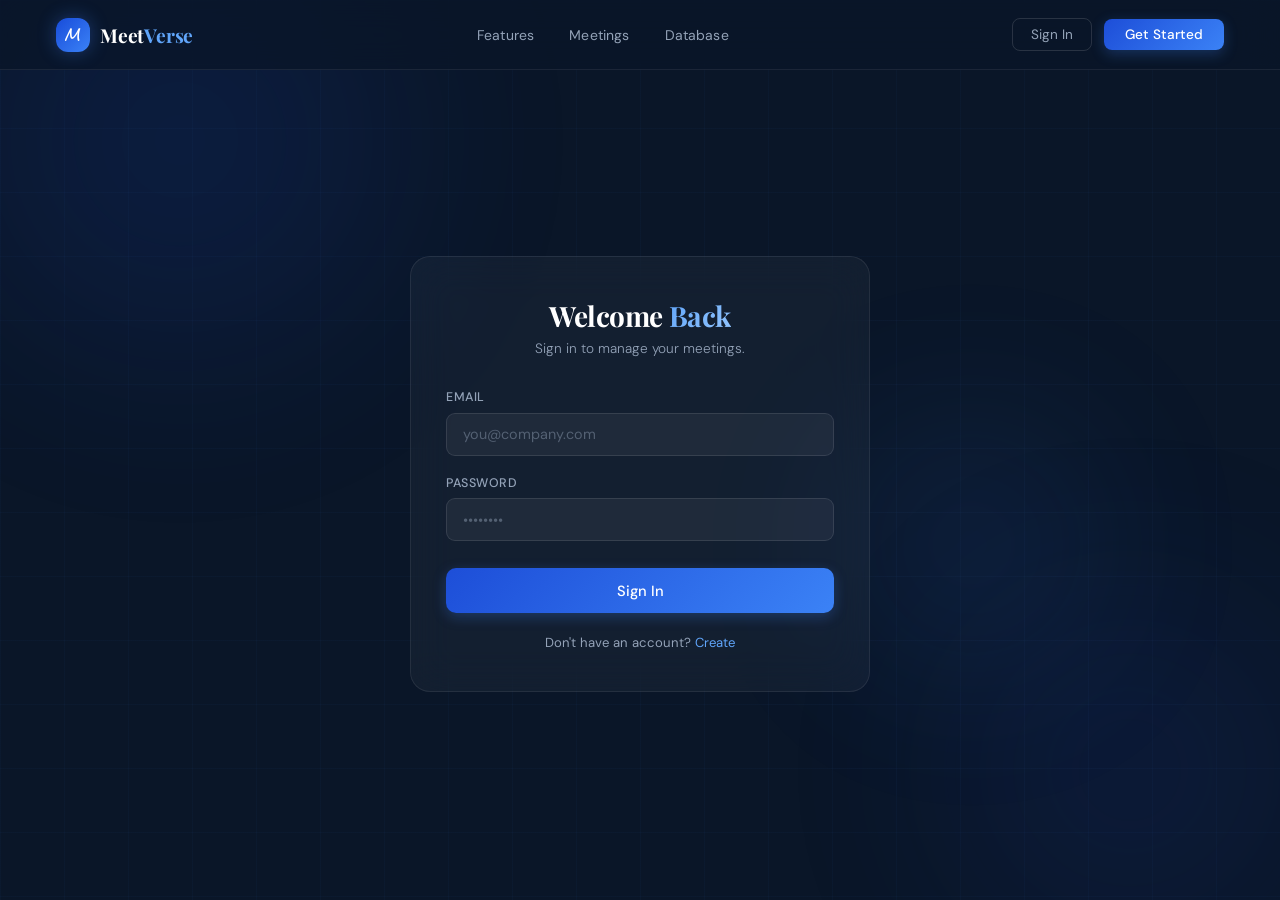
==== login.html @ 8bfa055b "Added authentication and dashboard" ====
</html><!DOCTYPE html>
<html lang="en">

<head>
    <meta charset="UTF-8">
    <meta name="viewport" content="width=device-width, initial-scale=1.0">
    <title>Sign In</title>
    <link
        href="https://fonts.googleapis.com/css2?family=Playfair+Display:wght@600;700&family=DM+Sans:wght@300;400;500;600&display=swap"
        rel="stylesheet">
    <link href="https://fonts.googleapis.com/css2?family=Moon+Dance&display=swap" rel="stylesheet">
    <link rel="stylesheet" href="style.css">
</head>

<body>

    <canvas id="canvas"></canvas>
    <div class="orb orb1"></div>
    <div class="orb orb2"></div>
    <div class="orb orb3"></div>
    <div class="grid-overlay"></div>

    <nav>
        <a class="logo" href="index.html">
            <div class="logo-icon">M</div>
            <span class="logo-text">Meet<span>Verse</span></span>
        </a>
        <ul class="nav-links">
            <li><a href="index.html#features">Features</a></li>
            <li><a href="index.html#meetings">Meetings</a></li>
            <li><a href="index.html#database">Database</a></li>
        </ul>
        <div class="nav-actions">
            <button class="btn-ghost" onclick="location.href='login.html'">Sign In</button>
            <button class="btn-primary" onclick="location.href='register.html'">Get Started</button>
        </div>
    </nav>

    <div class="auth-wrapper">
        <div class="auth-card">
            <div class="auth-header">
                <h2>Welcome <em
                        style="font-style:normal;background:linear-gradient(135deg,#60a5fa,#93c5fd);-webkit-background-clip:text;-webkit-text-fill-color:transparent">Back</em>
                </h2>
                <p>Sign in to manage your meetings.</p>
            </div>

            <form action="login.php" method="POST">
                <div class="form-group">
                    <label>Email</label>
                    <input type="email" name="email" placeholder="you@company.com" required>
                </div>
                <div class="form-group">
                    <label>Password</label>
                    <input type="password" name="password" placeholder="••••••••" required>
                </div>
                <div id="err-msg" style="color: rgba(255, 0, 0, 0.558); display: none; margin-bottom: 1rem; font-size: 0.83rem;">
                </div>
                <button type="submit" class="btn-auth">Sign In</button>
            </form>

            <p class="auth">Don't have an account? <a href="register.html">Create</a></p>
        </div>
    </div>
    <script>
        const params = new URLSearchParams(window.location.search);
        const error = params.get('error');
        if (error) {
            const box = document.getElementById('err-msg');
            box.textContent = error;
            box.style.display = 'block';
        }
    </script>
</body>

</html>
---- style.css ----
* {
  margin: 0;
  padding: 0;
  box-sizing: border-box;
}

:root {
  --navy: #0a1628;
  --accent: #3b82f6;
  --accent2: #60a5fa;
  --muted: #94a3b8;
  --glass: rgba(255, 255, 255, 0.04);
  --border: rgba(255, 255, 255, 0.07);
}

html {
  scroll-behavior: smooth;
}

body {
  background: var(--navy);
  color: #fff;
  font-family: "DM Sans", sans-serif;
  overflow-x: hidden;
}

/*effects*/
#canvas {
  position: fixed;
  top: 0;
  left: 0;
  width: 100%;
  height: 100%;
  z-index: 0;
  pointer-events: none;
}

.orb {
  position: fixed;
  border-radius: 50%;
  filter: blur(90px);
  opacity: 0.17;
  animation: drift 14s ease-in-out infinite;
  pointer-events: none;
  z-index: 0;
}

.orb1 {
  width: 520px;
  height: 520px;
  background: radial-gradient(circle, #1d4ed8, transparent);
  top: -120px;
  left: -80px;
  animation-delay: 0s;
}

.orb2 {
  width: 420px;
  height: 420px;
  background: radial-gradient(circle, #1e40af, transparent);
  bottom: -80px;
  right: -60px;
  animation-delay: -5s;
}

.orb3 {
  width: 280px;
  height: 280px;
  background: radial-gradient(circle, #3b82f6, transparent);
  top: 45%;
  left: 65%;
  animation-delay: -9s;
}

@keyframes drift {
  0%,
  100% {
    transform: translate(0, 0);
  }
  40% {
    transform: translate(25px, -18px);
  }
  70% {
    transform: translate(-18px, 25px);
  }
}

.grid-overlay {
  position: fixed;
  top: 0;
  left: 0;
  width: 100%;
  height: 100%;
  z-index: 0;
  pointer-events: none;
  background-image:
    linear-gradient(rgba(59, 130, 246, 0.035) 1px, transparent 1px),
    linear-gradient(90deg, rgba(59, 130, 246, 0.035) 1px, transparent 1px);
  background-size: 64px 64px;
}

/*nevigation bar*/
nav {
  position: fixed;
  top: 0;
  left: 0;
  right: 0;
  z-index: 100;
  padding: 1.1rem 3.5rem;
  display: flex;
  align-items: center;
  justify-content: space-between;
  backdrop-filter: blur(24px);
  background: rgba(10, 22, 40, 0.75);
  border-bottom: 1px solid var(--border);
  animation: slideDown 0.7s ease forwards;
}

@keyframes slideDown {
  from {
    transform: translateY(-100%);
    opacity: 0;
  }
  to {
    transform: translateY(0);
    opacity: 1;
  }
}

.logo {
  display: flex;
  align-items: center;
  gap: 10px;
  text-decoration: none;
}

.logo-icon {
  width: 34px;
  height: 34px;
  background: linear-gradient(135deg, #184cda, #3b82f6);
  border-radius: 12px;
  display: flex;
  align-items: center;
  justify-content: center;
  font-family:
    moon dance,
    cursive;
  font-weight: bolder;
  font-size: 20px;
  color: #fff;
  box-shadow: 0 0 18px rgba(59, 130, 246, 0.35);
}

.logo-icon:hover {
  box-shadow: 0 8px 24px rgba(59, 130, 246, 0.45);
}

.logo-text {
  font-family: "Playfair Display", serif;
  font-size: 1.2rem;
  font-weight: 700;
  color: #fff;
  letter-spacing: -0.01em;
}

.logo-text span {
  color: var(--accent2);
}

.nav-links {
  display: flex;
  gap: 2.2rem;
  list-style: none;
}

.nav-links a {
  color: var(--muted);
  text-decoration: none;
  font-size: 0.875rem;
  letter-spacing: 0.01em;
  transition: color 0.25s;
}

.nav-links a:hover {
  color: #fff;
  filter: drop-shadow(0 0 10px rgba(59, 130, 246, 0.8));
}

.nav-actions {
  display: flex;
  gap: 0.8rem;
  align-items: center;
}

.btn-ghost {
  padding: 0.45rem 1.1rem;
  border: 1px solid rgba(255, 255, 255, 0.13);
  border-radius: 8px;
  color: var(--muted);
  background: transparent;
  cursor: pointer;
  font-family: "DM Sans", sans-serif;
  font-size: 0.85rem;
  transition: all 0.25s;
}

.btn-ghost:hover {
  border-color: var(--accent);
  color: #fff;
  background: rgba(59, 130, 246, 0.08);
  transform: translateY(-1px);
  box-shadow: 0 8px 24px rgba(59, 130, 246, 0.45);
}

.btn-primary {
  padding: 0.45rem 1.3rem;
  background: linear-gradient(135deg, #1d4ed8, #3b82f6);
  border: none;
  border-radius: 8px;
  color: #fff;
  cursor: pointer;
  font-family: "DM Sans", sans-serif;
  font-size: 0.85rem;
  font-weight: 500;
  transition: all 0.25s;
  box-shadow: 0 4px 14px rgba(59, 130, 246, 0.28);
}

.btn-primary:hover {
  transform: translateY(-1px);
  box-shadow: 0 8px 24px rgba(59, 130, 246, 0.45);
}

/*home*/
.hero {
  min-height: 80vh;
  display: flex;
  align-items: center;
  justify-content: center;
  position: relative;
  z-index: 1;
  padding: 7rem 3.5rem 3rem;
  text-align: center;
}

.hero-inner {
  max-width: 820px;
}

.badge {
  display: inline-flex;
  align-items: center;
  gap: 8px;
  padding: 0.35rem 1rem;
  border: 1px solid rgba(59, 130, 246, 0.25);
  border-radius: 100px;
  background: rgba(59, 130, 246, 0.07);
  margin-bottom: 2.2rem;
  opacity: 0;
  animation: fadeUp 0.7s 0.3s forwards;
}

.badge-dot {
  width: 6px;
  height: 6px;
  border-radius: 50%;
  background: #22c55e;
  animation: pulse 2s infinite;
}

@keyframes pulse {
  0%,
  100% {
    box-shadow: 0 0 0 0 rgba(34, 197, 94, 0.4);
  }
  50% {
    box-shadow: 0 0 0 5px rgba(34, 197, 94, 0);
  }
}

.badge span {
  font-size: 0.75rem;
  color: var(--accent2);
  font-weight: 500;
  letter-spacing: 0.06em;
  text-transform: uppercase;
}

.hero h1 {
  font-family: "Playfair Display", serif;
  font-size: clamp(2.8rem, 6.5vw, 5rem);
  font-weight: 700;
  line-height: 1.1;
  margin-bottom: 1.4rem;
  letter-spacing: -0.02em;
  opacity: 0;
  animation: fadeUp 0.7s 0.5s forwards;
}

.hero h1 em {
  font-style: normal;
  background: linear-gradient(135deg, #60a5fa, #93c5fd);
  -webkit-background-clip: text;
  -webkit-text-fill-color: transparent;
}

.hero-sub {
  font-size: 1.05rem;
  color: var(--muted);
  max-width: 540px;
  margin: 0 auto 2.8rem;
  line-height: 1.85;
  font-weight: 300;
  opacity: 0;
  animation: fadeUp 0.7s 0.7s forwards;
}

.hero-cta {
  display: flex;
  gap: 1rem;
  justify-content: center;
  opacity: 0;
  animation: fadeUp 0.7s 0.9s forwards;
}

.btn-lg {
  padding: 0.85rem 2rem;
  border-radius: 10px;
  font-family: "DM Sans", sans-serif;
  font-size: 0.95rem;
  font-weight: 500;
  cursor: pointer;
  transition: all 0.3s;
  text-decoration: none;
  display: inline-block;
}

.btn-lg.solid {
  background: linear-gradient(135deg, #1d4ed8, #3b82f6);
  color: #fff;
  border: none;
  box-shadow: 0 6px 24px rgba(59, 130, 246, 0.3);
}

.btn-lg.solid:hover {
  transform: translateY(-2px);
  box-shadow: 0 10px 36px rgba(59, 130, 246, 0.48);
}

.btn-lg.outline {
  background: transparent;
  color: #fff;
  border: 1px solid rgba(255, 255, 255, 0.18);
}

.btn-lg.outline:hover {
  border-color: rgba(255, 255, 255, 0.45);
  background: rgba(255, 255, 255, 0.04);
  transform: translateY(-2px);
  box-shadow: 0 10px 36px rgba(59, 130, 246, 0.48);
}

@keyframes fadeUp {
  from {
    opacity: 0;
    transform: translateY(22px);
  }
  to {
    opacity: 1;
    transform: translateY(0);
  }
}

/* Features */
.section {
  position: relative;
  z-index: 1;
  padding: 5rem 3.5rem;
}

.section-eyebrow {
  font-size: 0.72rem;
  color: var(--accent2);
  letter-spacing: 0.1em;
  text-transform: uppercase;
  font-weight: 500;
  margin-bottom: 0.75rem;
}

.section-heading {
  font-family: "Playfair Display", serif;
  font-size: clamp(1.8rem, 3.5vw, 2.6rem);
  font-weight: 700;
  line-height: 1.2;
  margin-bottom: 0.8rem;
  letter-spacing: -0.02em;
}

.section-body {
  color: var(--muted);
  font-size: 0.95rem;
  max-width: 480px;
  line-height: 1.85;
  margin-bottom: 3rem;
  font-weight: 300;
}

.features-grid {
  display: grid;
  grid-template-columns: repeat(3, 1fr);
  gap: 1.2rem;
}

.fc {
  padding: 1.7rem;
  border-radius: 14px;
  border: 1px solid var(--border);
  background: var(--glass);
  transition: all 0.35s;
  cursor: default;
  position: relative;
  overflow: hidden;
}

.fc::before {
  content: "";
  position: absolute;
  inset: 0;
  border-radius: 14px;
  background: linear-gradient(135deg, rgba(59, 130, 246, 0.07), transparent);
  opacity: 0;
  transition: opacity 0.35s;
}

.fc:hover {
  transform: translateY(-5px);
  border-color: rgba(59, 130, 246, 0.22);
  box-shadow: 0 18px 50px rgba(0, 0, 0, 0.25);
}

.fc:hover::before {
  opacity: 1;
}

.fc-icon {
  width: 42px;
  height: 42px;
  border-radius: 10px;
  background: linear-gradient(
    135deg,
    rgba(29, 78, 216, 0.25),
    rgba(59, 130, 246, 0.1)
  );
  display: flex;
  align-items: center;
  justify-content: center;
  margin-bottom: 1rem;
  border: 1px solid rgba(59, 130, 246, 0.18);
  font-size: 19px;
}

.fc-title {
  font-size: 0.95rem;
  font-weight: 600;
  margin-bottom: 0.4rem;
  color: #fff;
  letter-spacing: -0.01em;
}

.fc-desc {
  font-size: 0.82rem;
  color: var(--muted);
  line-height: 1.75;
  font-weight: 300;
}

/*footer*/
footer {
  position: relative;
  z-index: 1;
  padding: 1.5rem 3.5rem;
  border-top: 1px solid var(--border);
  display: flex;
  align-items: center;
  justify-content: space-between;
}
.footer-copy {
  font-size: 0.78rem;
  color: var(--muted);
}

.footer-links {
  display: flex;
  gap: 1.8rem;
}

.footer-links a {
  font-size: 0.78rem;
  color: var(--muted);
  text-decoration: none;
  transition: color 0.25s;
}

.footer-links a:hover {
  color: #fff;
  filter: drop-shadow(0 0 10px rgba(59, 130, 246, 0.8));
}

/*login page*/
.auth-wrapper {
  min-height: 100vh;
  display: flex;
  align-items: center;
  justify-content: center;
  position: relative;
  z-index: 1;
  padding: 6rem 1.5rem 3rem;
}

.auth-card {
  width: 100%;
  max-width: 420px;
  background: rgba(255, 255, 255, 0.04);
  border: 1px solid rgba(255, 255, 255, 0.08);
  border-radius: 20px;
  padding: 2.5rem 2.2rem;
  backdrop-filter: blur(20px);
  animation: fadeUp 0.6s 0.2s both;
}

.auth-header {
  text-align: center;
  margin-bottom: 2rem;
}

.auth-header h2 {
  font-family: "Playfair Display", serif;
  font-size: 1.75rem;
  font-weight: 700;
  margin-bottom: 0.4rem;
  letter-spacing: -0.02em;
}

.auth-header p {
  font-size: 0.85rem;
  color: var(--muted);
  font-weight: 300;
}

.form-group {
  margin-bottom: 1.1rem;
}

.form-group label {
  display: block;
  font-size: 0.78rem;
  color: var(--muted);
  margin-bottom: 0.45rem;
  letter-spacing: 0.04em;
  text-transform: uppercase;
  font-weight: 500;
}

.form-group input {
  width: 100%;
  padding: 0.72rem 1rem;
  background: rgba(255, 255, 255, 0.05);
  border: 1px solid rgba(255, 255, 255, 0.1);
  border-radius: 9px;
  color: #fff;
  font-family: "DM Sans", sans-serif;
  font-size: 0.9rem;
  outline: none;
  transition:
    border-color 0.25s,
    box-shadow 0.25s;
}

.form-group input::placeholder {
  color: rgba(148, 163, 184, 0.45);
}

.form-group input:focus {
  border-color: rgba(59, 130, 246, 0.5);
  box-shadow: 0 0 0 3px rgba(59, 130, 246, 0.1);
}

.forgot-link {
  display: block;
  text-align: right;
  font-size: 0.78rem;
  color: var(--accent2);
  text-decoration: none;
  margin-top: -0.5rem;
  margin-bottom: 1.1rem;
  transition: opacity 0.2s;
}

.forgot-link:hover {
  opacity: 0.75;
}

.btn-auth {
  width: 100%;
  padding: 0.78rem;
  background: linear-gradient(135deg, #1d4ed8, #3b82f6);
  border: none;
  border-radius: 10px;
  color: #fff;
  font-family: "DM Sans", sans-serif;
  font-size: 0.92rem;
  font-weight: 500;
  cursor: pointer;
  margin-top: 0.5rem;
  transition: all 0.25s;
  box-shadow: 0 4px 14px rgba(59, 130, 246, 0.28);
}

.btn-auth:hover {
  transform: translateY(-1px);
  box-shadow: 0 8px 24px rgba(114, 167, 254, 0.45);
}

.auth {
  text-align: center;
  font-size: 0.82rem;
  color: var(--muted);
  margin-top: 1.3rem;
}

.auth a {
  color: var(--accent2);
  text-decoration: none;
  transition: opacity 0.2s;
}

.auth a:hover {
  opacity: 0.75;
}

/*Register page*/
.auth-wrapper {
  min-height: 100vh;
  display: flex;
  align-items: center;
  justify-content: center;
  position: relative;
  z-index: 1;
  padding: 6rem 1.5rem 3rem;
}

.auth-card {
  width: 100%;
  max-width: 460px;
  background: rgba(255, 255, 255, 0.04);
  border: 1px solid rgba(255, 255, 255, 0.08);
  border-radius: 20px;
  padding: 2.5rem 2.2rem;
  backdrop-filter: blur(20px);
  animation: fadeUp 0.6s 0.2s both;
}

.auth-header {
  text-align: center;
  margin-bottom: 2rem;
}

.auth-header h2 {
  font-family: "Playfair Display", serif;
  font-size: 1.75rem;
  font-weight: 700;
  margin-bottom: 0.4rem;
  letter-spacing: -0.02em;
}

.auth-header p {
  font-size: 0.85rem;
  color: var(--muted);
  font-weight: 300;
}

.form-group {
  margin-bottom: 1.1rem;
}

.form-group label {
  display: block;
  font-size: 0.78rem;
  color: var(--muted);
  margin-bottom: 0.45rem;
  letter-spacing: 0.04em;
  text-transform: uppercase;
  font-weight: 500;
}

.form-group input {
  width: 100%;
  padding: 0.72rem 1rem;
  background: rgba(255, 255, 255, 0.05);
  border: 1px solid rgba(255, 255, 255, 0.1);
  border-radius: 9px;
  color: #fff;
  font-family: "DM Sans", sans-serif;
  font-size: 0.9rem;
  outline: none;
  transition:
    border-color 0.25s,
    box-shadow 0.25s;
}

.form-group input::placeholder {
  color: rgba(148, 163, 184, 0.45);
}

.form-group input:focus {
  border-color: rgba(59, 130, 246, 0.5);
  box-shadow: 0 0 0 3px rgba(59, 130, 246, 0.1);
}

.form-row {
  display: grid;
  grid-template-columns: 1fr 1fr;
  gap: 0.8rem;
}

.btn-auth {
  width: 100%;
  padding: 0.78rem;
  background: linear-gradient(135deg, #1d4ed8, #3b82f6);
  border: none;
  border-radius: 10px;
  color: #fff;
  font-family: "DM Sans", sans-serif;
  font-size: 0.92rem;
  font-weight: 500;
  cursor: pointer;
  margin-top: 0.5rem;
  transition: all 0.25s;
  box-shadow: 0 4px 14px rgba(59, 130, 246, 0.28);
}

.btn-auth:hover {
  transform: translateY(-1px);
  box-shadow: 0 8px 24px rgba(59, 130, 246, 0.45);
}

.terms-note {
  font-size: 0.74rem;
  color: rgba(148, 163, 184, 0.5);
  text-align: center;
  margin-top: 1rem;
  line-height: 1.6;
}

.terms-note a {
  color: var(--accent2);
  text-decoration: none;
  opacity: 0.8;
}

.auth-switch {
  text-align: center;
  font-size: 0.82rem;
  color: var(--muted);
  margin-top: 1.3rem;
}

.auth-switch a {
  color: var(--accent2);
  text-decoration: none;
  transition: opacity 0.2s;
}

.auth-switch a:hover {
  opacity: 0.75;
}

/*Admin dashboard*/

.dashboard-layout {
  display: flex;
  min-height: 100vh;
  position: relative;
  z-index: 1;
}

/*Sidebar*/
.sidebar {
  width: 240px;
  height: 100vh;
  background: rgba(255, 255, 255, 0.03);
  border-right: 1px solid var(--border);
  padding: 2rem 1.2rem;
  position: fixed;
  top: 0;
  left: 0;
  display: flex;
  flex-direction: column;
  gap: 0.4rem;
  backdrop-filter: blur(20px);
  overflow-y: auto;
}

.sidebar-logo {
  display: flex;
  align-items: center;
  gap: 10px;
  text-decoration: none;
  padding: 0 0.5rem;
}

.nav-label {
  font-size: 0.68rem;
  color: rgba(148, 163, 184, 0.4);
  text-transform: uppercase;
  letter-spacing: 0.1em;
  padding: 0.5rem 0.8rem 0.3rem;
  margin-top: 0.8rem;
}

.nav-item {
  display: flex;
  align-items: center;
  gap: 0.75rem;
  padding: 0.6rem 0.8rem;
  border-radius: 9px;
  color: var(--muted);
  text-decoration: none;
  font-size: 0.87rem;
  transition: all 0.2s;
  cursor: pointer;
}

.nav-item:hover {
  background: rgba(255, 255, 255, 0.05);
  color: #fff;
}

.nav-item.active {
  background: rgba(59, 130, 246, 0.12);
  color: #fff;
  border: 1px solid rgba(59, 130, 246, 0.2);
}

.nav-item .icon {
  font-size: 1rem;
  width: 20px;
  text-align: center;
}

.sidebar-footer {
  margin-top: auto;
  flex-shrink: 0;
  padding-top: 1rem;
  border-top: 1px solid var(--border);
}

.user-pill {
  display: flex;
  align-items: center;
  gap: 0.75rem;
  padding: 0.6rem 0.8rem;
  border-radius: 9px;
  background: rgba(255, 255, 255, 0.04);
  margin-bottom: 0.5rem;
}

.user-avatar {
  width: 32px;
  height: 32px;
  border-radius: 50%;
  background: linear-gradient(135deg, #1d4ed8, #3b82f6);
  display: flex;
  align-items: center;
  justify-content: center;
  font-size: 0.8rem;
  font-weight: 600;
  color: #fff;
  flex-shrink: 0;
}

.user-info p {
  font-size: 0.82rem;
  color: #fff;
  font-weight: 500;
}
.user-info span {
  font-size: 0.72rem;
  color: var(--muted);
}

.logout-btn {
  width: 100%;
  padding: 0.55rem;
  background: transparent;
  border: 1px solid rgba(255, 255, 255, 0.08);
  border-radius: 8px;
  color: var(--muted);
  font-family: "DM Sans", sans-serif;
  font-size: 0.82rem;
  cursor: pointer;
  transition: all 0.2s;
  text-align: center;
  text-decoration: none;
  margin-top: 1rem;
}

.logout-btn:hover {
  border-color: rgba(239, 68, 68, 0.4);
  color: #f87171;
  background: rgba(239, 68, 68, 0.06);
}

/* Main content */
.main-content {
  margin-left: 240px;
  flex: 1;
  padding: 2rem 2.5rem 3rem;
  overflow-y: auto;
  height: 100vh;
}

.page-header {
  margin-bottom: 2rem;
  display: flex;
  justify-content: space-between;
  align-items: center;
  width: 100%;
}

.page-header-text {
  display: flex;
  flex-direction: column;
  gap: 0.3rem;
}

.page-header h1 {
  font-family: "Playfair Display", serif;
  font-size: 1.8rem;
  font-weight: 700;
  letter-spacing: -0.02em;
  margin-bottom: 0.3rem;
}

.page-header p {
  color: var(--muted);
  font-size: 0.87rem;
}

/* Stat cards */
.stats-grid {
  display: grid;
  grid-template-columns: repeat(3, 1fr);
  gap: 1.2rem;
  margin-bottom: 2rem;
}

.stat-card {
  background: rgba(255, 255, 255, 0.04);
  border: 1px solid var(--border);
  border-radius: 14px;
  padding: 1.5rem;
  backdrop-filter: blur(10px);
  transition: border-color 0.25s;
}

.stat-card:hover {
  border-color: rgba(59, 130, 246, 0.25);
}

.stat-label {
  font-size: 0.75rem;
  color: var(--muted);
  text-transform: uppercase;
  letter-spacing: 0.06em;
  margin-bottom: 0.6rem;
}

.stat-value {
  font-family: "Playfair Display", serif;
  font-size: 2.2rem;
  font-weight: 700;
  line-height: 1;
  margin-bottom: 0.4rem;
  background: linear-gradient(135deg, #fff, #93c5fd);
  -webkit-background-clip: text;
  -webkit-text-fill-color: transparent;
}

/* Table */
.table-card {
  background: rgba(255, 255, 255, 0.04);
  border: 1px solid var(--border);
  border-radius: 14px;
  overflow: hidden;
}

.table-header {
  padding: 1.3rem 1.5rem;
  border-bottom: 1px solid var(--border);
  display: flex;
  align-items: center;
  justify-content: space-between;
}

.table-header h3 {
  font-family: "Playfair Display", serif;
  font-size: 1.05rem;
  font-weight: 600;
}

.table-header span {
  font-size: 0.78rem;
  color: var(--muted);
}

table {
  width: 100%;
  border-collapse: collapse;
}

thead th {
  padding: 0.8rem 1.5rem;
  text-align: left;
  font-size: 0.72rem;
  color: var(--muted);
  text-transform: uppercase;
  letter-spacing: 0.06em;
  border-bottom: 1px solid var(--border);
  font-weight: 500;
}

tbody tr {
  border-bottom: 1px solid rgba(255, 255, 255, 0.04);
  transition: background 0.2s;
}

tbody tr:last-child {
  border-bottom: none;
}
tbody tr:hover {
  background: rgba(255, 255, 255, 0.03);
}

tbody td {
  padding: 1rem 1.5rem;
  font-size: 0.87rem;
  color: #e2e8f0;
}

.emp-name {
  display: flex;
  align-items: center;
  gap: 0.75rem;
}

.emp-avatar {
  width: 30px;
  height: 30px;
  border-radius: 50%;
  background: linear-gradient(135deg, #1d4ed8, #3b82f6);
  display: flex;
  align-items: center;
  justify-content: center;
  font-size: 0.72rem;
  font-weight: 600;
  color: #fff;
  flex-shrink: 0;
}

.dept-badge {
  display: inline-block;
  padding: 0.25rem 0.65rem;
  border-radius: 100px;
  font-size: 0.72rem;
  background: rgba(59, 130, 246, 0.1);
  border: 1px solid rgba(59, 130, 246, 0.2);
  color: var(--accent2);
}

.empty-row td {
  text-align: center;
  color: var(--muted);
  padding: 3rem;
  font-size: 0.87rem;
}

/*Meeting form*/
.form-card {
  background: rgba(255, 255, 255, 0.04);
  border: 1px solid var(--border);
  border-radius: 14px;
  padding: 2rem;
  max-width: 700px;
}
.form-group {
  margin-bottom: 1.2rem;
}
.form-group label {
  display: block;
  font-size: 0.78rem;
  color: var(--muted);
  margin-bottom: 0.45rem;
  letter-spacing: 0.04em;
  text-transform: uppercase;
  font-weight: 500;
}
.form-group input,
.form-group textarea,
.form-group select {
  width: 100%;
  padding: 0.72rem 1rem;
  background: rgba(255, 255, 255, 0.05);
  border: 1px solid rgba(255, 255, 255, 0.1);
  border-radius: 9px;
  color: #fff;
  font-family: "DM Sans", sans-serif;
  font-size: 0.9rem;
  outline: none;
  transition:
    border-color 0.25s,
    box-shadow 0.25s;
}
.form-group input::placeholder,
.form-group textarea::placeholder {
  color: rgba(148, 163, 184, 0.45);
}
.form-group input:focus,
.form-group textarea:focus,
.form-group select:focus {
  border-color: rgba(59, 130, 246, 0.5);
  box-shadow: 0 0 0 3px rgba(59, 130, 246, 0.1);
}
.form-group select option {
  background: #0a1628;
  color: #fff;
}
.form-group textarea {
  resize: vertical;
  min-height: 90px;
}
.form-row {
  display: grid;
  grid-template-columns: 1fr 1fr;
  gap: 1rem;
}
.attendees-grid {
  display: grid;
  grid-template-columns: repeat(2, 1fr);
  gap: 0.5rem;
  max-height: 200px;
  overflow-y: auto;
  padding: 0.5rem;
  background: rgba(255, 255, 255, 0.03);
  border: 1px solid rgba(255, 255, 255, 0.08);
  border-radius: 9px;
}
.attendee-item {
  display: flex;
  align-items: center;
  gap: 0.5rem;
  padding: 0.4rem 0.6rem;
  border-radius: 7px;
  font-size: 0.82rem;
  color: #e2e8f0;
  cursor: pointer;
  transition: background 0.2s;
}
.attendee-item:hover {
  background: rgba(59, 130, 246, 0.08);
}
.attendee-item input[type="checkbox"] {
  accent-color: #3b82f6;
}
.btn-submit {
  padding: 0.78rem 2rem;
  background: linear-gradient(135deg, #1d4ed8, #3b82f6);
  border: none;
  border-radius: 10px;
  color: #fff;
  font-family: "DM Sans", sans-serif;
  font-size: 0.92rem;
  font-weight: 500;
  cursor: pointer;
  transition: all 0.25s;
  box-shadow: 0 4px 14px rgba(59, 130, 246, 0.28);
}
.btn-submit:hover {
  transform: translateY(-1px);
  box-shadow: 0 8px 24px rgba(59, 130, 246, 0.45);
}
.btn-cancel {
  padding: 0.78rem 1.5rem;
  background: transparent;
  border: 1px solid rgba(255, 255, 255, 0.12);
  border-radius: 10px;
  color: var(--muted);
  font-family: "DM Sans", sans-serif;
  font-size: 0.92rem;
  cursor: pointer;
  transition: all 0.25s;
  text-decoration: none;
  display: inline-block;
}
.btn-cancel:hover {
  border-color: rgba(255, 255, 255, 0.3);
  color: #fff;
}
.error-box {
  background: rgba(239, 68, 68, 0.1);
  border: 1px solid rgba(239, 68, 68, 0.3);
  border-radius: 8px;
  padding: 0.7rem 1rem;
  margin-bottom: 1.2rem;
  font-size: 0.83rem;
  color: #f87171;
}
.form-actions {
  display: flex;
  gap: 1rem;
  align-items: center;
  margin-top: 1.5rem;
}
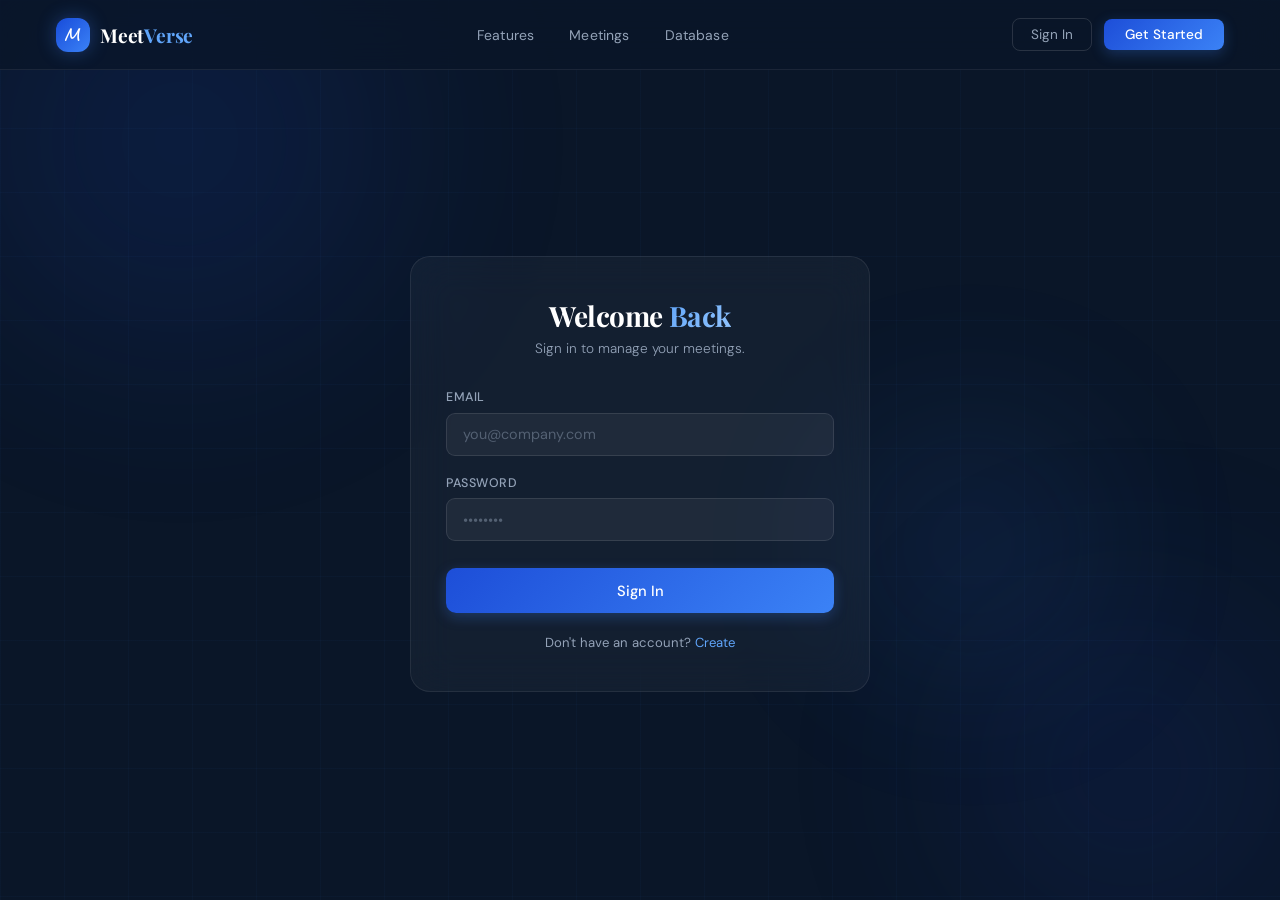
==== commit 065083ac: "Meeting scheduling" ====
--- a/login.html
+++ b/login.html
@@ -1,5 +1,4 @@
-
-</html><!DOCTYPE html>
+<!DOCTYPE html>
 <html lang="en">
 
 <head>
@@ -41,7 +40,7 @@
         <div class="auth-card">
             <div class="auth-header">
                 <h2>Welcome <em
-                        style="font-style:normal;background:linear-gradient(135deg,#60a5fa,#93c5fd);-webkit-background-clip:text;-webkit-text-fill-color:transparent">Back</em>
+                        style="font-style:normal;background:linear-gradient(135deg,#60a5fa,#93c5fd);background-clip:text;-webkit-background-clip:text;-webkit-text-fill-color:transparent">Back</em>
                 </h2>
                 <p>Sign in to manage your meetings.</p>
             </div>
@@ -55,7 +54,8 @@
                     <label>Password</label>
                     <input type="password" name="password" placeholder="••••••••" required>
                 </div>
-                <div id="err-msg" style="color: rgba(255, 0, 0, 0.558); display: none; margin-bottom: 1rem; font-size: 0.83rem;">
+                <div id="err-msg"
+                    style="color: rgba(255, 0, 0, 0.558); display: none; margin-bottom: 1rem; font-size: 0.83rem;">
                 </div>
                 <button type="submit" class="btn-auth">Sign In</button>
             </form>
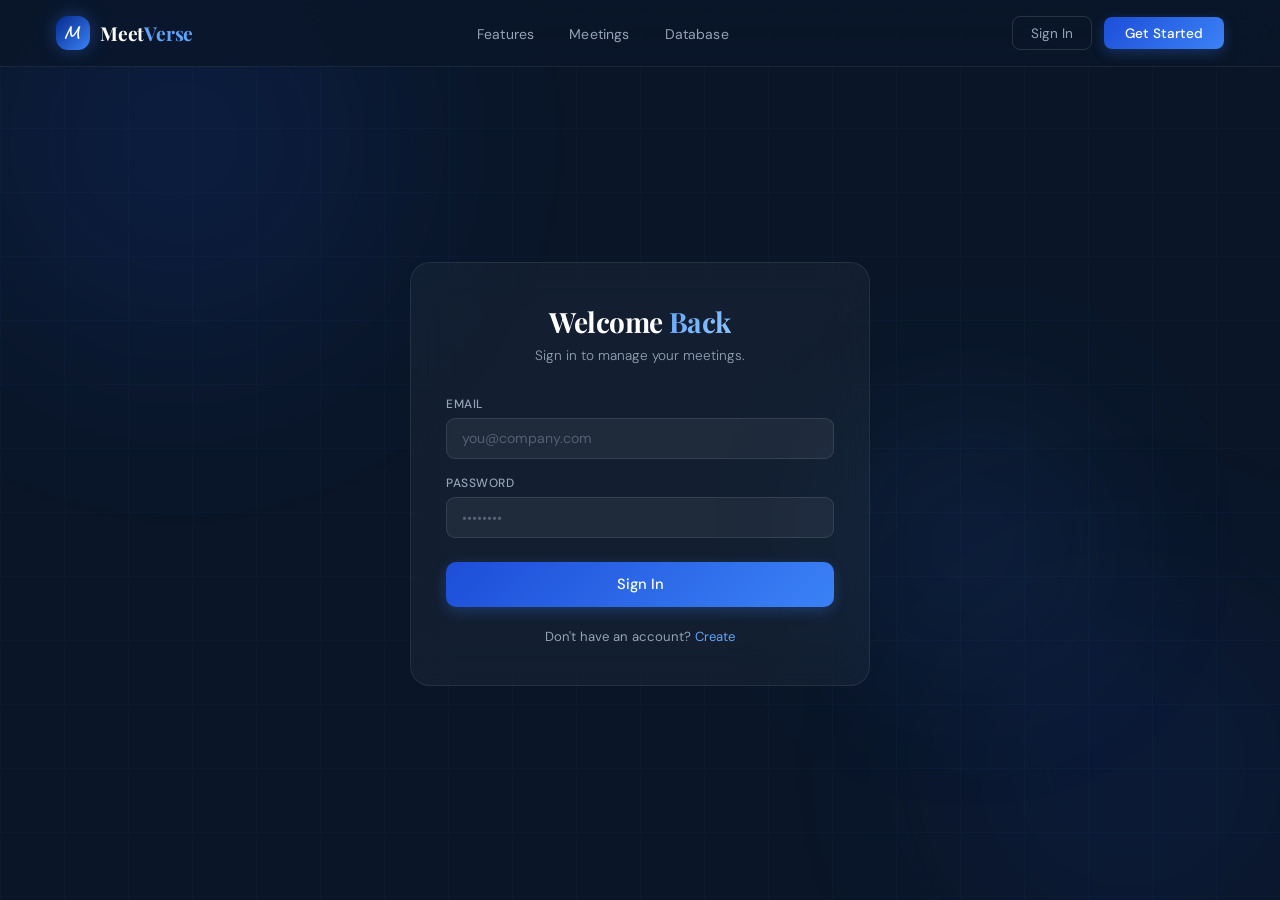
==== commit c4e8e669: "Added meeting conflict check" ====
--- a/login.html
+++ b/login.html
@@ -1,3 +1,5 @@
+
+
 <!DOCTYPE html>
 <html lang="en">
 
--- a/style.css
+++ b/style.css
@@ -106,7 +106,7 @@
   left: 0;
   right: 0;
   z-index: 100;
-  padding: 1.1rem 3.5rem;
+  padding: 1rem 3.5rem;
   display: flex;
   align-items: center;
   justify-content: space-between;
@@ -137,7 +137,7 @@
 .logo-icon {
   width: 34px;
   height: 34px;
-  background: linear-gradient(135deg, #184cda, #3b82f6);
+  background: linear-gradient(135deg, #052a8f, #3b82f6);
   border-radius: 12px;
   display: flex;
   align-items: center;
@@ -790,7 +790,7 @@
   height: 100vh;
   background: rgba(255, 255, 255, 0.03);
   border-right: 1px solid var(--border);
-  padding: 2rem 1.2rem;
+  padding: 1.1rem 1.2rem;
   position: fixed;
   top: 0;
   left: 0;
@@ -798,7 +798,6 @@
   flex-direction: column;
   gap: 0.4rem;
   backdrop-filter: blur(20px);
-  overflow-y: auto;
 }
 
 .sidebar-logo {
@@ -869,7 +868,7 @@
   width: 32px;
   height: 32px;
   border-radius: 50%;
-  background: linear-gradient(135deg, #1d4ed8, #3b82f6);
+  background: linear-gradient(135deg, #0b3095, #3b82f6);
   display: flex;
   align-items: center;
   justify-content: center;
@@ -1221,3 +1220,734 @@
   align-items: center;
   margin-top: 1.5rem;
 }
+
+/* Reports */
+.nav-item:hover {
+  background: rgba(255, 255, 255, 0.05);
+  color: #fff;
+}
+.nav-item.active {
+  background: rgba(59, 130, 246, 0.12);
+  color: #fff;
+  border: 1px solid rgba(59, 130, 246, 0.2);
+}
+.nav-item .icon {
+  font-size: 1rem;
+  width: 20px;
+  text-align: center;
+}
+.sidebar-footer {
+  margin-top: auto;
+  padding-top: 1rem;
+  border-top: 1px solid var(--border);
+  flex-shrink: 0;
+}
+.user-pill {
+  display: flex;
+  align-items: center;
+  gap: 0.75rem;
+  padding: 0.6rem 0.8rem;
+  border-radius: 9px;
+  background: rgba(255, 255, 255, 0.04);
+  margin-bottom: 0.5rem;
+}
+.user-avatar {
+  width: 32px;
+  height: 32px;
+  border-radius: 50%;
+  background: linear-gradient(135deg, #1d4ed8, #3b82f6);
+  display: flex;
+  align-items: center;
+  justify-content: center;
+  font-size: 0.8rem;
+  font-weight: 600;
+  color: #fff;
+  flex-shrink: 0;
+}
+.user-info p {
+  font-size: 0.82rem;
+  color: #fff;
+  font-weight: 500;
+}
+.user-info span {
+  font-size: 0.72rem;
+  color: var(--muted);
+}
+.logout-btn {
+  width: 100%;
+  padding: 0.55rem;
+  background: transparent;
+  border: 1px solid rgba(255, 255, 255, 0.08);
+  border-radius: 8px;
+  color: var(--muted);
+  font-family: "DM Sans", sans-serif;
+  font-size: 0.82rem;
+  cursor: pointer;
+  transition: all 0.2s;
+  text-align: center;
+  text-decoration: none;
+  display: block;
+}
+.logout-btn:hover {
+  border-color: rgba(239, 68, 68, 0.4);
+  color: #f87171;
+  background: rgba(239, 68, 68, 0.06);
+}
+.main-content {
+  margin-left: 240px;
+  flex: 1;
+  padding: 2.5rem 2.5rem 3rem;
+  overflow-y: auto;
+  height: 100vh;
+}
+.page-header {
+  margin-bottom: 2rem;
+}
+.page-header h1 {
+  font-family: "Playfair Display", serif;
+  font-size: 1.8rem;
+  font-weight: 700;
+  letter-spacing: -0.02em;
+  margin-bottom: 0.3rem;
+}
+.page-header p {
+  color: var(--muted);
+  font-size: 0.87rem;
+}
+
+/* Summary cards */
+.summary-grid {
+  display: grid;
+  grid-template-columns: repeat(4, 1fr);
+  gap: 1rem;
+  margin-bottom: 2rem;
+}
+.stat-card {
+  background: rgba(255, 255, 255, 0.04);
+  border: 1px solid var(--border);
+  border-radius: 14px;
+  padding: 1.5rem;
+  backdrop-filter: blur(10px);
+  transition: border-color 0.25s;
+}
+.stat-card:hover {
+  border-color: rgba(59, 130, 246, 0.25);
+}
+.stat-label {
+  font-size: 0.75rem;
+  color: var(--muted);
+  text-transform: uppercase;
+  letter-spacing: 0.06em;
+  margin-bottom: 0.6rem;
+}
+.stat-value {
+  font-family: "Playfair Display", serif;
+  font-size: 2.2rem;
+  font-weight: 700;
+  line-height: 1;
+  margin-bottom: 0.4rem;
+  background: linear-gradient(135deg, #fff, #93c5fd);
+  -webkit-background-clip: text;
+  -webkit-text-fill-color: transparent;
+}
+.stat-value.green {
+  background: linear-gradient(135deg, #4ade80, #86efac);
+  -webkit-background-clip: text;
+  -webkit-text-fill-color: transparent;
+}
+.stat-value.red {
+  background: linear-gradient(135deg, #f87171, #fca5a5);
+  -webkit-background-clip: text;
+  -webkit-text-fill-color: transparent;
+}
+.stat-value.yellow {
+  background: linear-gradient(135deg, #fbbf24, #fde68a);
+  -webkit-background-clip: text;
+  -webkit-text-fill-color: transparent;
+}
+
+/* Section */
+.section-title {
+  font-family: "Playfair Display", serif;
+  font-size: 1.1rem;
+  font-weight: 600;
+  margin-bottom: 1rem;
+}
+.reports-grid {
+  display: grid;
+  grid-template-columns: 1fr 1fr;
+  gap: 1.5rem;
+  margin-bottom: 1.5rem;
+}
+.report-card {
+  background: rgba(255, 255, 255, 0.04);
+  border: 1px solid var(--border);
+  border-radius: 14px;
+  overflow: hidden;
+}
+.report-card-header {
+  padding: 1.1rem 1.4rem;
+  border-bottom: 1px solid var(--border);
+  display: flex;
+  justify-content: space-between;
+  align-items: center;
+}
+.report-card-header h3 {
+  font-family: "Playfair Display", serif;
+  font-size: 1rem;
+  font-weight: 600;
+}
+.report-card-header span {
+  font-size: 0.75rem;
+  color: var(--muted);
+}
+.report-card-body {
+  padding: 1rem 1.4rem;
+}
+
+/* Bar chart */
+.bar-row {
+  display: flex;
+  align-items: center;
+  gap: 0.8rem;
+  margin-bottom: 0.75rem;
+}
+.bar-label {
+  font-size: 0.8rem;
+  color: #e2e8f0;
+  width: 130px;
+  flex-shrink: 0;
+  white-space: nowrap;
+  overflow: hidden;
+  text-overflow: ellipsis;
+}
+.bar-track {
+  flex: 1;
+  height: 8px;
+  background: rgba(255, 255, 255, 0.06);
+  border-radius: 100px;
+  overflow: hidden;
+}
+.bar-fill {
+  height: 100%;
+  border-radius: 100px;
+  background: linear-gradient(90deg, #1d4ed8, #3b82f6);
+  transition: width 0.6s ease;
+}
+.bar-count {
+  font-size: 0.78rem;
+  color: var(--muted);
+  width: 24px;
+  text-align: right;
+}
+
+/* Table */
+.report-table {
+  width: 100%;
+  border-collapse: collapse;
+}
+.report-table th {
+  padding: 0.6rem 0.8rem;
+  text-align: left;
+  font-size: 0.72rem;
+  color: var(--muted);
+  text-transform: uppercase;
+  letter-spacing: 0.06em;
+  border-bottom: 1px solid var(--border);
+  font-weight: 500;
+}
+.report-table td {
+  padding: 0.8rem;
+  font-size: 0.85rem;
+  color: #e2e8f0;
+  border-bottom: 1px solid rgba(255, 255, 255, 0.04);
+}
+.report-table tr:last-child td {
+  border-bottom: none;
+}
+.report-table tr:hover td {
+  background: rgba(255, 255, 255, 0.02);
+}
+.badge {
+  display: inline-block;
+  padding: 0.2rem 0.6rem;
+  border-radius: 100px;
+  font-size: 0.72rem;
+  background: rgba(59, 130, 246, 0.1);
+  border: 1px solid rgba(59, 130, 246, 0.2);
+  color: var(--accent2);
+}
+.badge.green {
+  background: rgba(34, 197, 94, 0.1);
+  border-color: rgba(34, 197, 94, 0.2);
+  color: #4ade80;
+}
+
+/* Member settings */
+.alert {
+  padding: 0.7rem 1rem;
+  border-radius: 8px;
+  font-size: 0.83rem;
+  margin-bottom: 1.5rem;
+}
+.alert.error {
+  background: rgba(239, 68, 68, 0.1);
+  border: 1px solid rgba(239, 68, 68, 0.3);
+  color: #f87171;
+}
+.alert.success {
+  background: rgba(34, 197, 94, 0.1);
+  border: 1px solid rgba(34, 197, 94, 0.3);
+  color: #4ade80;
+}
+.settings-grid {
+  display: grid;
+  grid-template-columns: 1fr 1fr;
+  gap: 1.5rem;
+}
+.settings-card {
+  background: rgba(255, 255, 255, 0.04);
+  border: 1px solid var(--border);
+  border-radius: 14px;
+  overflow: hidden;
+}
+.settings-card.full {
+  grid-column: 1/-1;
+}
+.card-header {
+  padding: 1.1rem 1.4rem;
+  border-bottom: 1px solid var(--border);
+  display: flex;
+  align-items: center;
+  justify-content: space-between;
+}
+.card-header h3 {
+  font-family: "Playfair Display", serif;
+  font-size: 1rem;
+  font-weight: 600;
+  margin-bottom: 0.2rem;
+}
+.card-header p {
+  font-size: 0.78rem;
+  color: var(--muted);
+}
+.card-body {
+  padding: 1.4rem;
+}
+.form-group {
+  margin-bottom: 1rem;
+}
+.form-group label {
+  display: block;
+  font-size: 0.75rem;
+  color: var(--muted);
+  margin-bottom: 0.4rem;
+  text-transform: uppercase;
+  letter-spacing: 0.04em;
+  font-weight: 500;
+}
+.form-group input {
+  width: 100%;
+  padding: 0.65rem 0.9rem;
+  background: rgba(255, 255, 255, 0.05);
+  border: 1px solid rgba(255, 255, 255, 0.1);
+  border-radius: 9px;
+  color: #fff;
+  font-family: "DM Sans", sans-serif;
+  font-size: 0.88rem;
+  outline: none;
+  transition:
+    border-color 0.25s,
+    box-shadow 0.25s;
+}
+.form-group input:focus {
+  border-color: rgba(59, 130, 246, 0.5);
+  box-shadow: 0 0 0 3px rgba(59, 130, 246, 0.1);
+}
+.form-group input::placeholder {
+  color: rgba(148, 163, 184, 0.45);
+}
+.form-row {
+  display: grid;
+  grid-template-columns: 1fr 1fr;
+  gap: 0.8rem;
+}
+.btn-save {
+  padding: 0.65rem 1.5rem;
+  background: linear-gradient(135deg, #1d4ed8, #3b82f6);
+  border: none;
+  border-radius: 9px;
+  color: #fff;
+  font-family: "DM Sans", sans-serif;
+  font-size: 0.87rem;
+  font-weight: 500;
+  cursor: pointer;
+  transition: all 0.25s;
+  box-shadow: 0 4px 14px rgba(59, 130, 246, 0.28);
+}
+.btn-save:hover {
+  transform: translateY(-1px);
+  box-shadow: 0 8px 24px rgba(59, 130, 246, 0.45);
+}
+.btn-sm {
+  padding: 0.35rem 0.8rem;
+  background: rgba(59, 130, 246, 0.1);
+  border: 1px solid rgba(59, 130, 246, 0.2);
+  border-radius: 6px;
+  color: var(--accent2);
+  font-family: "DM Sans", sans-serif;
+  font-size: 0.75rem;
+  cursor: pointer;
+  transition: all 0.2s;
+}
+.btn-sm:hover {
+  background: rgba(59, 130, 246, 0.2);
+}
+.profile-box {
+  display: flex;
+  align-items: center;
+  gap: 1rem;
+  padding: 1rem;
+  background: rgba(255, 255, 255, 0.03);
+  border-radius: 10px;
+  margin-bottom: 1.2rem;
+}
+.profile-avatar {
+  width: 52px;
+  height: 52px;
+  border-radius: 50%;
+  background: linear-gradient(135deg, #1d4ed8, #3b82f6);
+  display: flex;
+  align-items: center;
+  justify-content: center;
+  font-size: 1.3rem;
+  font-weight: 700;
+  color: #fff;
+  flex-shrink: 0;
+}
+.profile-info p {
+  font-size: 0.95rem;
+  font-weight: 500;
+  color: #fff;
+  margin-bottom: 0.2rem;
+}
+.profile-info span {
+  font-size: 0.78rem;
+  color: var(--muted);
+}
+.notif-item {
+  display: flex;
+  align-items: flex-start;
+  gap: 0.8rem;
+  padding: 0.8rem 0;
+  border-bottom: 1px solid rgba(255, 255, 255, 0.04);
+}
+.notif-item:last-child {
+  border-bottom: none;
+}
+.notif-dot {
+  width: 8px;
+  height: 8px;
+  border-radius: 50%;
+  background: #3b82f6;
+  flex-shrink: 0;
+  margin-top: 5px;
+}
+.notif-dot.read {
+  background: rgba(148, 163, 184, 0.3);
+}
+.notif-msg {
+  font-size: 0.83rem;
+  color: #e2e8f0;
+  flex: 1;
+  line-height: 1.5;
+}
+.notif-msg.read {
+  color: var(--muted);
+}
+.notif-time {
+  font-size: 0.72rem;
+  color: var(--muted);
+  white-space: nowrap;
+}
+.notif-actions {
+  display: flex;
+  gap: 0.5rem;
+  margin-top: 0.4rem;
+}
+.unread-badge {
+  display: inline-flex;
+  align-items: center;
+  justify-content: center;
+  width: 20px;
+  height: 20px;
+  background: #3b82f6;
+  border-radius: 50%;
+  font-size: 0.68rem;
+  font-weight: 600;
+  color: #fff;
+  margin-left: 0.5rem;
+}
+.empty-note {
+  text-align: center;
+  color: var(--muted);
+  font-size: 0.85rem;
+  padding: 2rem 0;
+}
+
+/* Admin settings */
+.settings-grid {
+  display: grid;
+  grid-template-columns: 1fr 1fr;
+  gap: 1.5rem;
+  margin-bottom: 1.5rem;
+}
+.settings-card {
+  background: rgba(255, 255, 255, 0.04);
+  border: 1px solid var(--border);
+  border-radius: 14px;
+  overflow: hidden;
+}
+.settings-card.full {
+  grid-column: 1/-1;
+}
+.card-header {
+  padding: 1.1rem 1.4rem;
+  border-bottom: 1px solid var(--border);
+}
+.card-header h3 {
+  font-family: "Playfair Display", serif;
+  font-size: 1rem;
+  font-weight: 600;
+  margin-bottom: 0.2rem;
+}
+.card-header p {
+  font-size: 0.78rem;
+  color: var(--muted);
+}
+.card-body {
+  padding: 1.4rem;
+}
+.form-group {
+  margin-bottom: 1rem;
+}
+.form-group label {
+  display: block;
+  font-size: 0.75rem;
+  color: var(--muted);
+  margin-bottom: 0.4rem;
+  text-transform: uppercase;
+  letter-spacing: 0.04em;
+  font-weight: 500;
+}
+.form-group input,
+.form-group select {
+  width: 100%;
+  padding: 0.65rem 0.9rem;
+  background: rgba(255, 255, 255, 0.05);
+  border: 1px solid rgba(255, 255, 255, 0.1);
+  border-radius: 9px;
+  color: #fff;
+  font-family: "DM Sans", sans-serif;
+  font-size: 0.88rem;
+  outline: none;
+  transition:
+    border-color 0.25s,
+    box-shadow 0.25s;
+}
+.form-group input:focus,
+.form-group select:focus {
+  border-color: rgba(59, 130, 246, 0.5);
+  box-shadow: 0 0 0 3px rgba(59, 130, 246, 0.1);
+}
+.form-group input::placeholder {
+  color: rgba(148, 163, 184, 0.45);
+}
+.form-group select option {
+  background: #0a1628;
+  color: #fff;
+}
+.form-row {
+  display: grid;
+  grid-template-columns: 1fr 1fr;
+  gap: 0.8rem;
+}
+.btn-save {
+  padding: 0.65rem 1.5rem;
+  background: linear-gradient(135deg, #1d4ed8, #3b82f6);
+  border: none;
+  border-radius: 9px;
+  color: #fff;
+  font-family: "DM Sans", sans-serif;
+  font-size: 0.87rem;
+  font-weight: 500;
+  cursor: pointer;
+  transition: all 0.25s;
+  box-shadow: 0 4px 14px rgba(59, 130, 246, 0.28);
+}
+.btn-save:hover {
+  transform: translateY(-1px);
+  box-shadow: 0 8px 24px rgba(59, 130, 246, 0.45);
+}
+.btn-danger {
+  padding: 0.45rem 1rem;
+  background: rgba(239, 68, 68, 0.1);
+  border: 1px solid rgba(239, 68, 68, 0.3);
+  border-radius: 7px;
+  color: #f87171;
+  font-family: "DM Sans", sans-serif;
+  font-size: 0.78rem;
+  cursor: pointer;
+  transition: all 0.2s;
+}
+.btn-danger:hover {
+  background: rgba(239, 68, 68, 0.2);
+}
+.member-table {
+  width: 100%;
+  border-collapse: collapse;
+}
+.member-table th {
+  padding: 0.6rem 0.8rem;
+  text-align: left;
+  font-size: 0.72rem;
+  color: var(--muted);
+  text-transform: uppercase;
+  letter-spacing: 0.06em;
+  border-bottom: 1px solid var(--border);
+  font-weight: 500;
+}
+.member-table td {
+  padding: 0.85rem 0.8rem;
+  font-size: 0.85rem;
+  color: #e2e8f0;
+  border-bottom: 1px solid rgba(255, 255, 255, 0.04);
+}
+.member-table tr:last-child td {
+  border-bottom: none;
+}
+.member-table tr:hover td {
+  background: rgba(255, 255, 255, 0.02);
+}
+.dept-badge {
+  display: inline-block;
+  padding: 0.2rem 0.6rem;
+  border-radius: 100px;
+  font-size: 0.72rem;
+  background: rgba(59, 130, 246, 0.1);
+  border: 1px solid rgba(59, 130, 246, 0.2);
+  color: var(--accent2);
+}
+.inline-form {
+  display: flex;
+  gap: 0.5rem;
+  align-items: center;
+}
+.inline-form input {
+  padding: 0.4rem 0.7rem;
+  font-size: 0.8rem;
+  border-radius: 7px;
+  width: 140px;
+}
+.log-row {
+  display: flex;
+  gap: 1rem;
+  padding: 0.75rem 0;
+  border-bottom: 1px solid rgba(255, 255, 255, 0.04);
+  align-items: flex-start;
+}
+.log-row:last-child {
+  border-bottom: none;
+}
+.log-badge {
+  padding: 0.2rem 0.6rem;
+  border-radius: 6px;
+  font-size: 0.68rem;
+  font-weight: 600;
+  text-transform: uppercase;
+  letter-spacing: 0.05em;
+  white-space: nowrap;
+  flex-shrink: 0;
+}
+.log-badge.new-emp {
+  background: rgba(34, 197, 94, 0.12);
+  color: #4ade80;
+  border: 1px solid rgba(34, 197, 94, 0.2);
+}
+.log-badge.new-meet {
+  background: rgba(59, 130, 246, 0.12);
+  color: #60a5fa;
+  border: 1px solid rgba(59, 130, 246, 0.2);
+}
+.log-badge.cancelled {
+  background: rgba(239, 68, 68, 0.12);
+  color: #f87171;
+  border: 1px solid rgba(239, 68, 68, 0.2);
+}
+.log-details {
+  font-size: 0.83rem;
+  color: #e2e8f0;
+  flex: 1;
+}
+.log-time {
+  font-size: 0.75rem;
+  color: var(--muted);
+  white-space: nowrap;
+  flex-shrink: 0;
+}
+.empty-note {
+  text-align: center;
+  color: var(--muted);
+  font-size: 0.85rem;
+  padding: 2rem 0;
+}
+.modal-overlay {
+  display: none;
+  position: fixed;
+  top: 0;
+  left: 0;
+  width: 100%;
+  height: 100%;
+  background: rgba(0, 0, 0, 0.6);
+  z-index: 200;
+  align-items: center;
+  justify-content: center;
+}
+.modal-overlay.open {
+  display: flex;
+}
+.modal {
+  background: #0f1f38;
+  border: 1px solid var(--border);
+  border-radius: 16px;
+  padding: 2rem;
+  max-width: 380px;
+  width: 90%;
+  text-align: center;
+}
+.modal h4 {
+  font-family: "Playfair Display", serif;
+  font-size: 1.1rem;
+  margin-bottom: 0.6rem;
+}
+.modal p {
+  font-size: 0.85rem;
+  color: var(--muted);
+  margin-bottom: 1.5rem;
+  line-height: 1.6;
+}
+.modal-actions {
+  display: flex;
+  gap: 0.8rem;
+  justify-content: center;
+}
+.btn-cancel-modal {
+  padding: 0.6rem 1.2rem;
+  background: transparent;
+  border: 1px solid rgba(255, 255, 255, 0.12);
+  border-radius: 8px;
+  color: var(--muted);
+  font-family: "DM Sans", sans-serif;
+  font-size: 0.85rem;
+  cursor: pointer;
+}
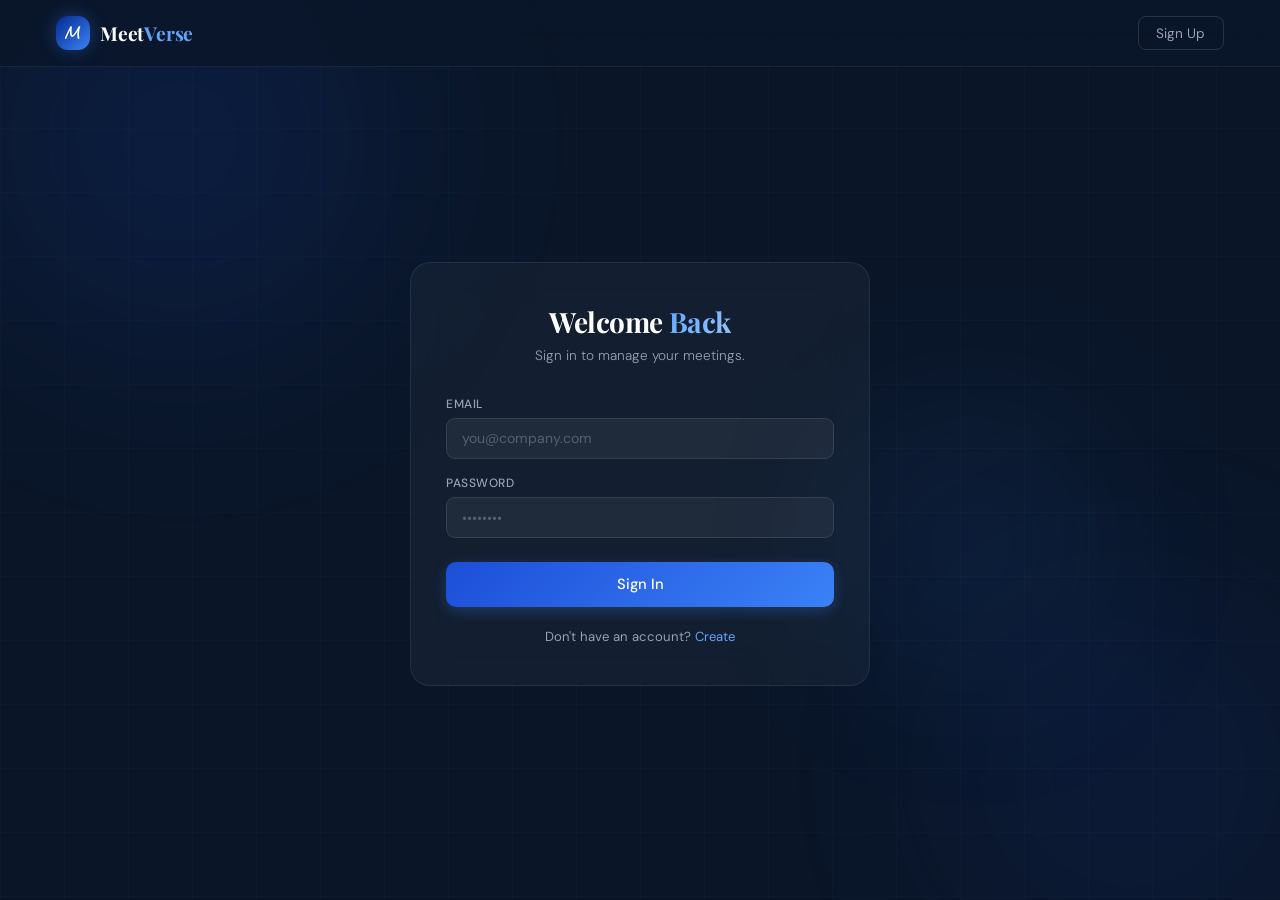
==== commit 9d13a3f1: "Added session in index and improved ui" ====
--- a/login.html
+++ b/login.html
@@ -15,26 +15,18 @@
 </head>
 
 <body>
-
-    <canvas id="canvas"></canvas>
     <div class="orb orb1"></div>
     <div class="orb orb2"></div>
     <div class="orb orb3"></div>
     <div class="grid-overlay"></div>
 
     <nav>
-        <a class="logo" href="index.html">
+        <a class="logo" href="index.php">
             <div class="logo-icon">M</div>
             <span class="logo-text">Meet<span>Verse</span></span>
         </a>
-        <ul class="nav-links">
-            <li><a href="index.html#features">Features</a></li>
-            <li><a href="index.html#meetings">Meetings</a></li>
-            <li><a href="index.html#database">Database</a></li>
-        </ul>
         <div class="nav-actions">
-            <button class="btn-ghost" onclick="location.href='login.html'">Sign In</button>
-            <button class="btn-primary" onclick="location.href='register.html'">Get Started</button>
+            <button class="btn-ghost" onclick="location.href='register.html'">Sign Up</button>
         </div>
     </nav>
 
--- a/style.css
+++ b/style.css
@@ -194,6 +194,7 @@
 
 .btn-ghost {
   padding: 0.45rem 1.1rem;
+  text-decoration: none;
   border: 1px solid rgba(255, 255, 255, 0.13);
   border-radius: 8px;
   color: var(--muted);
@@ -214,6 +215,7 @@
 
 .btn-primary {
   padding: 0.45rem 1.3rem;
+  text-decoration: none;
   background: linear-gradient(135deg, #1d4ed8, #3b82f6);
   border: none;
   border-radius: 8px;
@@ -245,27 +247,32 @@
 
 .hero-inner {
   max-width: 820px;
+  margin: 0 auto;
 }
 
 .badge {
   display: inline-flex;
   align-items: center;
+  justify-content: center;
   gap: 8px;
   padding: 0.35rem 1rem;
   border: 1px solid rgba(59, 130, 246, 0.25);
   border-radius: 100px;
   background: rgba(59, 130, 246, 0.07);
-  margin-bottom: 2.2rem;
+  margin-bottom: 2rem;
   opacity: 0;
   animation: fadeUp 0.7s 0.3s forwards;
 }
 
 .badge-dot {
+  display: inline-block;
+  margin-right: 5px;
   width: 6px;
   height: 6px;
   border-radius: 50%;
   background: #22c55e;
   animation: pulse 2s infinite;
+  flex-shrink: 0;
 }
 
 @keyframes pulse {
@@ -849,9 +856,8 @@
 
 .sidebar-footer {
   margin-top: auto;
-  flex-shrink: 0;
   padding-top: 1rem;
-  border-top: 1px solid var(--border);
+  border-top: 0.5px solid var(--border);
 }
 
 .user-pill {
@@ -868,7 +874,7 @@
   width: 32px;
   height: 32px;
   border-radius: 50%;
-  background: linear-gradient(135deg, #0b3095, #3b82f6);
+  background: linear-gradient(135deg, #1d4ed8, #3b82f6);
   display: flex;
   align-items: center;
   justify-content: center;
@@ -883,6 +889,7 @@
   color: #fff;
   font-weight: 500;
 }
+
 .user-info span {
   font-size: 0.72rem;
   color: var(--muted);
@@ -901,7 +908,7 @@
   transition: all 0.2s;
   text-align: center;
   text-decoration: none;
-  margin-top: 1rem;
+  display: block;
 }
 
 .logout-btn:hover {
@@ -910,12 +917,10 @@
   background: rgba(239, 68, 68, 0.06);
 }
 
-/* Main content */
 .main-content {
   margin-left: 240px;
   flex: 1;
-  padding: 2rem 2.5rem 3rem;
-  overflow-y: auto;
+  padding: 2.5rem 2.5rem 3rem;
   height: 100vh;
 }
 
@@ -1077,11 +1082,119 @@
   color: var(--accent2);
 }
 
+.role-badge {
+  display: inline-block;
+  padding: 0.25rem 0.65rem;
+  border-radius: 100px;
+  font-size: 0.72rem;
+  background: rgba(201, 220, 250, 0.629);
+  border: 1px solid rgba(167, 191, 229, 0.629);
+  color: var(--navy);
+}
+
 .empty-row td {
   text-align: center;
   color: var(--muted);
   padding: 3rem;
   font-size: 0.87rem;
+}
+
+/* Meeting page */
+.meeting-grid {
+  display: grid;
+  grid-template-columns: repeat(auto-fill, minmax(280px, 1fr));
+  gap: 1rem;
+}
+.meeting-card {
+  background: var(--card-bg, #d9d7f0);
+  border: 1px solid var(--border, #e5e7eb);
+  border-radius: 12px;
+  padding: 1.1rem 1.2rem;
+}
+.meeting-card-top {
+  display: flex;
+  justify-content: space-between;
+  align-items: flex-start;
+  gap: 0.5rem;
+}
+.meeting-card h4 {
+  color: var(--text, #1f2937);
+  margin: 0 0 0.3rem 0;
+  font-size: 1rem;
+}
+.meeting-card p.desc {
+  color: var(--muted);
+  font-size: 0.85rem;
+  margin: 0.3rem 0 0.8rem 0;
+}
+.meeting-meta {
+  font-size: 0.78rem;
+  color: var(--muted);
+  display: flex;
+  flex-direction: column;
+  gap: 0.2rem;
+}
+.status-pill {
+  font-size: 0.7rem;
+  font-weight: 600;
+  padding: 0.2rem 0.6rem;
+  border-radius: 999px;
+  white-space: nowrap;
+}
+.status-ongoing {
+  background: #dcfce7;
+  color: #15803d;
+}
+.status-scheduled {
+  background: #dbeafe;
+  color: #1d4ed8;
+}
+.status-completed {
+  background: #f1f5f9;
+  color: #475569;
+}
+.status-cancelled {
+  background: #fee2e2;
+  color: #b91c1c;
+}
+
+.filter-bar {
+  display: flex;
+  gap: 0.8rem;
+  flex-wrap: wrap;
+  align-items: center;
+  margin-bottom: 1.2rem;
+}
+.filter-bar select {
+  padding: 0.4rem 0.7rem;
+  border-radius: 8px;
+  border: 1px solid var(--border, #e5e7eb);
+  font-size: 0.85rem;
+  background: #fff;
+}
+.filter-bar label {
+  display: flex;
+  align-items: center;
+  gap: 0.3rem;
+  font-size: 0.85rem;
+  color: var(--muted);
+}
+.card-actions {
+  display: flex;
+  gap: 0.5rem;
+  margin-top: 0.8rem;
+}
+.card-actions form {
+  margin: 0;
+}
+.btn-cancel-meeting {
+  font-size: 0.78rem;
+  padding: 0.3rem 0.7rem;
+  background: #fee2e2;
+  color: #b91c1c;
+  border: none;
+  border-radius: 6px;
+  cursor: pointer;
 }
 
 /*Meeting form*/
@@ -1202,6 +1315,7 @@
   display: inline-block;
 }
 .btn-cancel:hover {
+  background: rgba(72, 140, 249, 0.397);
   border-color: rgba(255, 255, 255, 0.3);
   color: #fff;
 }
@@ -1222,99 +1336,6 @@
 }
 
 /* Reports */
-.nav-item:hover {
-  background: rgba(255, 255, 255, 0.05);
-  color: #fff;
-}
-.nav-item.active {
-  background: rgba(59, 130, 246, 0.12);
-  color: #fff;
-  border: 1px solid rgba(59, 130, 246, 0.2);
-}
-.nav-item .icon {
-  font-size: 1rem;
-  width: 20px;
-  text-align: center;
-}
-.sidebar-footer {
-  margin-top: auto;
-  padding-top: 1rem;
-  border-top: 1px solid var(--border);
-  flex-shrink: 0;
-}
-.user-pill {
-  display: flex;
-  align-items: center;
-  gap: 0.75rem;
-  padding: 0.6rem 0.8rem;
-  border-radius: 9px;
-  background: rgba(255, 255, 255, 0.04);
-  margin-bottom: 0.5rem;
-}
-.user-avatar {
-  width: 32px;
-  height: 32px;
-  border-radius: 50%;
-  background: linear-gradient(135deg, #1d4ed8, #3b82f6);
-  display: flex;
-  align-items: center;
-  justify-content: center;
-  font-size: 0.8rem;
-  font-weight: 600;
-  color: #fff;
-  flex-shrink: 0;
-}
-.user-info p {
-  font-size: 0.82rem;
-  color: #fff;
-  font-weight: 500;
-}
-.user-info span {
-  font-size: 0.72rem;
-  color: var(--muted);
-}
-.logout-btn {
-  width: 100%;
-  padding: 0.55rem;
-  background: transparent;
-  border: 1px solid rgba(255, 255, 255, 0.08);
-  border-radius: 8px;
-  color: var(--muted);
-  font-family: "DM Sans", sans-serif;
-  font-size: 0.82rem;
-  cursor: pointer;
-  transition: all 0.2s;
-  text-align: center;
-  text-decoration: none;
-  display: block;
-}
-.logout-btn:hover {
-  border-color: rgba(239, 68, 68, 0.4);
-  color: #f87171;
-  background: rgba(239, 68, 68, 0.06);
-}
-.main-content {
-  margin-left: 240px;
-  flex: 1;
-  padding: 2.5rem 2.5rem 3rem;
-  overflow-y: auto;
-  height: 100vh;
-}
-.page-header {
-  margin-bottom: 2rem;
-}
-.page-header h1 {
-  font-family: "Playfair Display", serif;
-  font-size: 1.8rem;
-  font-weight: 700;
-  letter-spacing: -0.02em;
-  margin-bottom: 0.3rem;
-}
-.page-header p {
-  color: var(--muted);
-  font-size: 0.87rem;
-}
-
 /* Summary cards */
 .summary-grid {
   display: grid;
@@ -1361,7 +1382,7 @@
   -webkit-text-fill-color: transparent;
 }
 .stat-value.yellow {
-  background: linear-gradient(135deg, #fbbf24, #fde68a);
+  background: linear-gradient(135deg, #4d71d6, #6c88d4);
   -webkit-background-clip: text;
   -webkit-text-fill-color: transparent;
 }
